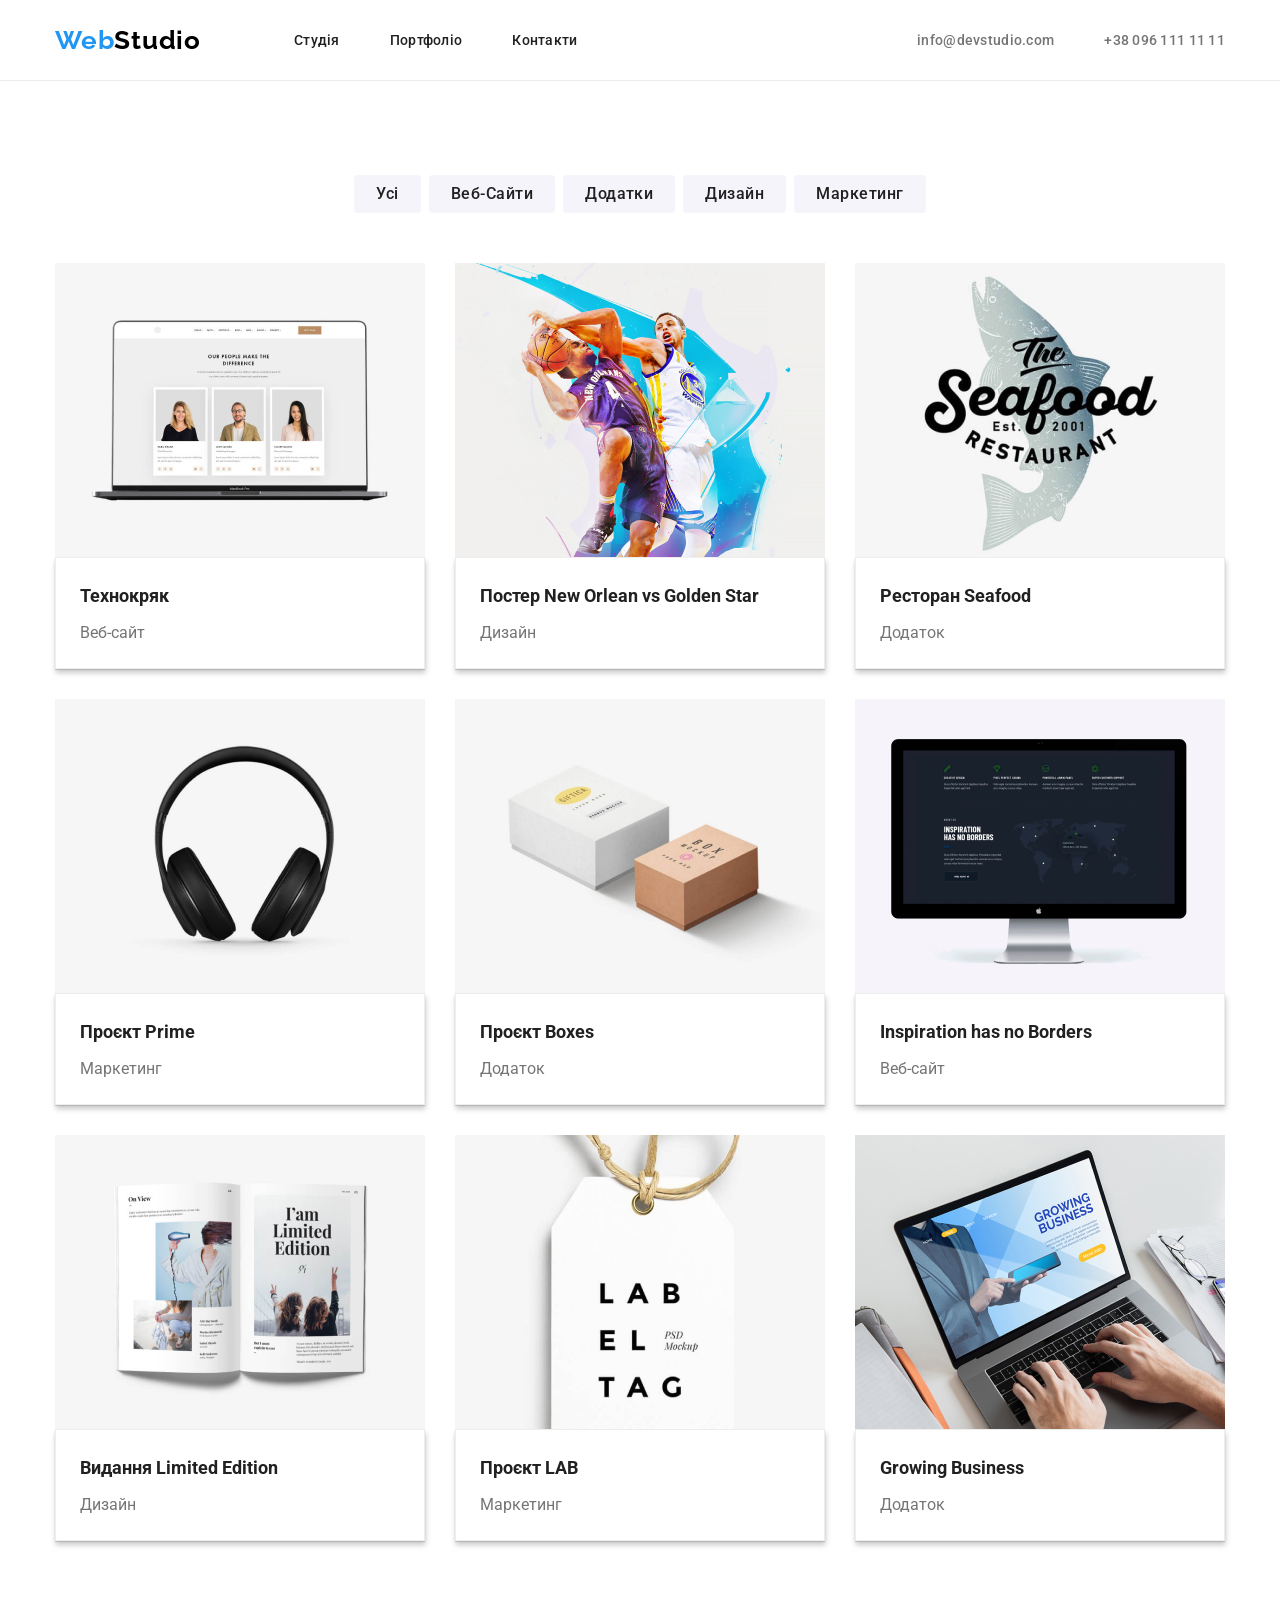
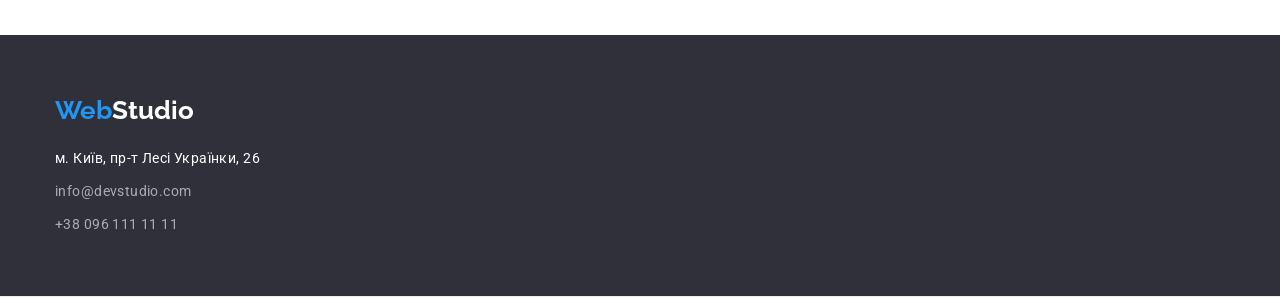
==== portfolio.html @ 95b0b324 "goit-markup-hw-04" ====
<!DOCTYPE html>
<html lang="uk">
  <head>
    <meta charset="UTF-8" />
    <meta http-equiv="X-UA-Compatible" content="IE=edge" />
    <meta name="viewport" content="width=device-width, initial-scale=1.0" />
    <title>WebStudio</title>
    <link
      rel="stylesheet"
      href="https://cdnjs.cloudflare.com/ajax/libs/modern-normalize/1.1.0/modern-normalize.min.css"
    />
    <link rel="stylesheet" href="./css/styles.css" />
    <link rel="preconnect" href="https://fonts.googleapis.com" />
    <link rel="preconnect" href="https://fonts.gstatic.com" crossorigin />
    <link rel="preconnect" href="https://fonts.googleapis.com" />
    <link rel="preconnect" href="https://fonts.gstatic.com" crossorigin />
    <link
      href="https://fonts.googleapis.com/css2?family=Raleway:wght@700&display=swap"
      rel="stylesheet"
    />
    <link
      href="https://fonts.googleapis.com/css2?family=Roboto:wght@400;500;700;900&display=swap"
      rel="stylesheet"
    />
  </head>
  <body class="hero-portfolio">
    <header class="header">
      <header class="header">
        <div class="container header-container">
          <nav class="flex-content">
            <!--Header-->
            <a href="./index.html" lang="en" class="webstudio">
              <span style="color: #2196f3">Web</span
              ><span style="color: black">Studio</span>
            </a>
            <ul class="header-menu">
              <li>
                <a href="./index.html" class="navigation"> Студія </a>
              </li>
              <li>
                <a href="./portfolio.html" class="navigation"> Портфоліо </a>
              </li>
  
              <li>
                <a href="#" class="navigation"> Контакти </a>
              </li>
            </ul>
          </nav>
          <ul class="header-address">
            <li>
              <a href="meilto:info@devstudio.com" class="navigation-address"
                >info@devstudio.com</a
              >
            </li>
  
            <li>
              <a href="tel:+380961111111" class="navigation-address"
                >+38 096 111 11 11</a
              >
            </li>
          </ul>
  
        </div>
      </header>
    <main class="main-portfolio">
      <section class="section-portfolio">
        <div class="container">
        <h1 style="display: none">Портфоліо</h1>
        <!--NaviGation-->
      <ul class="flex-nav-menu">
            <li>
              <button type="button" class="button-portfolio">Усі</button>
            </li>
            <li>
              <button type="button" class="button-portfolio">Веб-Сайти</button>
            </li>
            <li>
              <button type="button" class="button-portfolio">Додатки</button>
            </li>
            <li>
              <button type="button" class="button-portfolio">Дизайн</button>
            </li>
            <li>
              <button type="button" class="button-portfolio">Маркетинг</button>
            </li>
          </ul>
      
        <!--mainConten-->
        <ul class="element-menu">
          <li>
            <img src="./images/P1.jpg" alt="Notebook"  />
            <div class="div-img">
              <h4 class="main-title-portfolio">Технокряк</h4>
            <p class="main-p-portfolio">Веб-сайт</p>
            </div>
          </li>
          <li>
            <img src="./images/p2.jpg" alt="basketball"  />
            <div class="div-img"><h4 class="main-title-portfolio"> Постер New Orlean vs Golden Star
        </h4> 
            <p class="main-p-portfolio">Дизайн</p>
          </div>   
          </li>
          <li>
            <img src="./images/p3.jpg" alt="Fish"  />
            <div class="div-img">
              <h4 class="main-title-portfolio">Ресторан Seafood</h4>
            <p class="main-p-portfolio">Додаток</p>
            </div>
          </li>
          <li>
            <img src="./images/p4.jpg" alt="headphones"  />
            <div class="div-img">
              <h4 class="main-title-portfolio">Проєкт Prime</h4>
            <p class="main-p-portfolio">Маркетинг</p>
              </div>
          </li>
          <li>
            <img src="./images/p5.jpg" alt="boxes"  />
            <div class="div-img">
              <h4 class="main-title-portfolio">Проєкт Boxes</h4>
            <p class="main-p-portfolio">Додаток</p>
            </div>
          </li>
          <li>
            <img src="./images/p6.jpg" alt="monitor"  />
            <div class="div-img">
              <h4 class="main-title-portfolio">Inspiration has no Borders</h4>
            <p class="main-p-portfolio">Веб-сайт</p>
            </div>
          </li>
          <li>
            <img src="./images/p7.jpg" alt="book"  />
            <div class="div-img">
              <h4 class="main-title-portfolio">Видання Limited Edition</h4>
            <p class="main-p-portfolio">Дизайн</p>
            </div>
          </li>
          <li>
            <img src="./images/p8.jpg" alt="lab" />
            <div class="div-img">
              <h4 class="main-title-portfolio">Проєкт LAB</h4>
            <p class="main-p-portfolio">Маркетинг</p>
              </div>
          </li>
          <li>
            <img src="./images/p9.jpg" alt="Notebook2"  />
            <div class="div-img">
              <h4 class="main-title-portfolio">Growing Business</h4>
            <p class="main-p-portfolio">Додаток</p>
            </div>
          </li>
        </ul>
      </div>
      </section>
    </main>

    <footer class="footer">
      <div class="container">
        <a href="./index.html" lang="en" class="webstudio-footer">
          <span style="color: #2196f3">Web</span
          ><span style="color: #ffffff">Studio</span>
        </a>
        <address>
        <ul class="container-footer-address">
          <li class="footer-li">  
              <a href="м.Київ,пр-тЛесіУкраїнки,26">
                <span class="address-footer">м. Київ, пр-т Лесі Українки, 26</span>
              </a>
            
          </li>
          <li class="footer-li">
            <a href="meilto:info@devstudio.com">
              <span class="footer-address">info@devstudio.com</span>
            </a>
          </li>
          <li class="footer-li">
            <a href="tel:+380961111111">
              <span class="footer-address">+38 096 111 11 11</span>
            </a>
          </li>
        </ul>
      </address>
      </div>
    </footer>
  </body>
</html>
---- css/styles.css ----
* {
  list-style-type: none;
}
* {
  text-decoration: none;
}
* {
  margin: 0;
  padding: 0;
}
h1 {
  margin: 0;
}
h2 {
  margin: 0;
}
h3 {
  margin: 0;
}
h4 {
  margin: 0;
}

ul {
  margin: 0;
}

p {
  margin: 0;
}

.body-idx {
  width: 100%;
  max-width: 1600px;
  background-color: #ffffff;
  font-family: "Roboto";
}

.header {
  border-bottom: 1px solid #ececec;
}

.container{
  width: 100%;
  max-width: 1200px;
  margin: 0 auto;
  padding: 0 15px;
}
.header-container {
  display: flex;
  align-items: center;
}

.flex-content {
  display: flex;
  align-items: center;
  gap: 93px;
}
.webstudio {
  font-family: "Raleway";
  font-style: normal;
  font-weight: 700;
  font-size: 26px;
  line-height: 31px;
  letter-spacing: 0.03em;
}

.header-menu {
  display: flex;
  gap: 50px;
}

.navigation {
  font-family: inherit;
  font-style: normal;
  font-weight: 500;
  font-size: 14px;
  line-height: 16px;
  letter-spacing: 0.02em;
  color: #212121;
  padding: 32px 0;
  display: block;
}

.navigation:hover {
  color: #2196f3;
}

.header-address {
  display: flex;
  gap: 50px;
  margin-left:  auto;
}

.navigation-address {
  font-style: normal;
  font-weight: 500;
  font-size: 14px;
  line-height: 16px;
  letter-spacing: 0.02em;
  color: #757575;
  padding: 32px 0;
}
.navigation-address:hover {
  color: #2196f3;
}

.section-main {
  background-color: #2f303a;
  margin: 0 auto;
  padding: 200px 0;
}

/*.container{
  display: inline-block;
  width: 100%;
  max-width: 1600px;
  height: 600px;
  margin: 0 auto;
  padding: 0 15px;
  background-image: url(/images/fon.jpg);
  background-repeat: no-repeat; 
  background-position: center;
  background-size: cover;
}*/

.section-flex {
  padding-top: 94px ;
  padding-bottom: 0;
  margin-bottom: 0;
  margin: 0 auto;
}

.hero-title {
  width: 696px;
  font-style: normal;
  font-weight: 900;
  font-size: 44px;
  line-height: 60px;
  text-align: center;
  letter-spacing: 0.06em;
  color: #ffffff;
  margin: 0 auto 30px;

}

.button {
  font-weight: 700;
  font-size: 16px;
  line-height: 30px;
  display: block;
  align-items: center;
  text-align: center;
  letter-spacing: 0.06em;
  border-radius: 4px;
  border-color: #2196f3;
  background-color: #2196f3;
  color: #ffffff;
  padding: 10px 32px;
  margin: 0 auto;
}

.button:hover {
 
  cursor: pointer;
  box-shadow: 0px 4px 4px rgba(0, 0, 0, 0.15);
  border-color: #ffffff;
}

/*.container-text {
  width: 100%;
  max-width: 1200px;
  margin: 0 auto;
  padding: 0 15px;
}*/

.main-menu {
  display: flex;
  gap: 30px;
  text-align: start;
  flex-grow: 1;
}

.section-title {
  font-family: "Roboto";
  font-style: normal;
  font-weight: 700;
  font-size: 14px;
  line-height: 16px;
  letter-spacing: 0.03em;
  text-transform: uppercase;
  margin-bottom: 10px;
  color: #212121;
}

.section-text {
  font-weight: 400;
  font-size: 14px;
  line-height: 24px;

  letter-spacing: 0.03em;

  color: #757575;
}

.section-content {

  padding: 94px 0;
  margin: 0 auto;
  text-align: center;
}

/*.container-content {
  width: 100%;
  max-width: 1200px;
  margin: 0 auto;
  padding: 0 15px;
  text-align: center;
  padding: 118px 0 50px 0;
}*/


.section-content-title {
  font-family: "Roboto";
  font-style: normal;
  font-weight: 700;
  font-size: 36px;
  line-height: 42px;
  letter-spacing: 0.03em;
  margin-bottom: 50px;
  color: #212121;
}
.flex-container-content {
  display: flex;
}

img {
  display: block;
  max-width: 100%;
  height: auto;
}
.flex-images {
  display: flex;
  align-items: flex-start;
  gap: 30px;
}

.section {
  width: 100%;
  max-width: 1600px;
  margin: 0 auto;
  background-color: #f5f4fa;
}

/*.container-team {
  width: 100%;
  max-width: 1200px;
  left: 0px;
  top: 1446px;
  margin: 0 auto;
  padding: 0 16px;
}*/



.section-team-title {
  font-weight: 700;
  font-size: 36px;
  line-height: 42px;
  text-align: center;
  letter-spacing: 0.03em;
  margin-bottom: 50px;
  color: #212121;
}

.team-menu {
  display: flex;
  gap: 30px;
  text-align: center;
}
.box-card {
  background: #ffffff;
  box-shadow: 0px 1px 3px rgba(0, 0, 0, 0.12), 0px 1px 1px rgba(0, 0, 0, 0.14),
    0px 2px 1px rgba(0, 0, 0, 0.2);
  border-radius: 0px 0px 4px 4px;
}
.card-name {
  font-weight: 500;
  font-size: 16px;
  line-height: 19px;
  /* identical to box height */
  text-align: center;
  letter-spacing: 0.03em;
  color: #212121;
  padding-top: 30px;
  margin-bottom: 10px;
}
.work-name {
  font-weight: 400;
  font-size: 16px;
  line-height: 19px;
  /* identical to box height */

  text-align: center;
  letter-spacing: 0.03em;

  color: #757575;
  text-decoration: none;
  padding-bottom: 30px;
}
.footer {
  padding: 60px 0;
  background: #2f303a;
}
/*.container-footer {
  width: 100%;
  max-width: 1200px;
  margin: 0 auto;
}*/

.webstudio-footer {
  font-family: "Raleway";
  font-style: normal;
  font-weight: 700;
  font-size: 26px;
  line-height: 31px;
  margin-top: 0;
  margin-bottom: 20px;
  display: inline-block;
}


.footer-li {
  margin-bottom: 9px;
}

.footer-li:last-child{
  margin-bottom: 0;
}


.address-footer {
  font-family: "Roboto";
  font-style: normal;
  font-weight: 400;
  font-size: 14px;
  line-height: 24px;
  /* or 171% */
  letter-spacing: 0.03em;
  color: #ffffff;
}

.address-footer:hover {
  color: #2196f3;
}



.footer-address {
  font-family: "Roboto";
  font-style: normal;
  font-weight: 400;
  font-size: 14px;
  line-height: 24px;
  /* or 171% */

  letter-spacing: 0.03em;

  color: rgba(255, 255, 255, 0.6);
}

.footer-address:hover {
  color: #2196f3;
}

/*PORTFOLIO CSS*/

.section-portfolio {
  padding: 94px 0;
  width: 100%;
  max-width: 1600px;
  margin: 0 auto;
  background: #ffffff;
}

.container-portfolio {
  width: 100%;
  max-width: 1200px;
  margin: 0 auto;
  padding: 0 15px;
}

.hero-portfolio {
  background-color: #ffffff;
  font-family: "Roboto";
  font-style: normal;
}

.container-portfolio {
  background-color: #ffffff;
}

.flex-nav-menu {
  display: flex;
  gap: 8px;
  justify-content: center;
  margin-bottom: 50px;
}

.button-portfolio {
  font-family: Roboto;
  font-size: 16px;
  font-weight: 500;
  line-height: 26px;
  letter-spacing: 0.03em;
  text-align: center;
  color: #212121;
  display: block;
  padding: 6px 22px 6px 22px;
  border-color: #F5F4FA;
  border-radius: 4px;
  background-color: #F5F4FA;
  border: 0;
}

.button-portfolio:hover {
  background-color: #2196f3;
  color: #ffffff;
  cursor: pointer;
  border-color: #2196f3;
  
}

.element-menu {
  display: flex;
  flex-wrap: wrap;
  gap: 30px;
}

.div-img {
  padding: 20px 24px;
  border-bottom: 30px;
  border-right: 30px;
  border-width: 30px;
  box-shadow: 0px 1px 1px rgba(0, 0, 0, 0.12), 0px 4px 4px rgba(0, 0, 0, 0.06), 1px 4px 6px rgba(0, 0, 0, 0.16);
  border: 1px solid #EEEEEE;
}

.main-title-portfolio {
  color: #212121;
  font-weight: 700;
  font-size: 18px;
  line-height: 36px;
  margin-bottom: 4px;
}

.main-p-portfolio {
  font-family: "Roboto";
  font-style: normal;
  font-weight: 400;
  font-size: 16px;
  line-height: 30px;

  color: #757575;
}
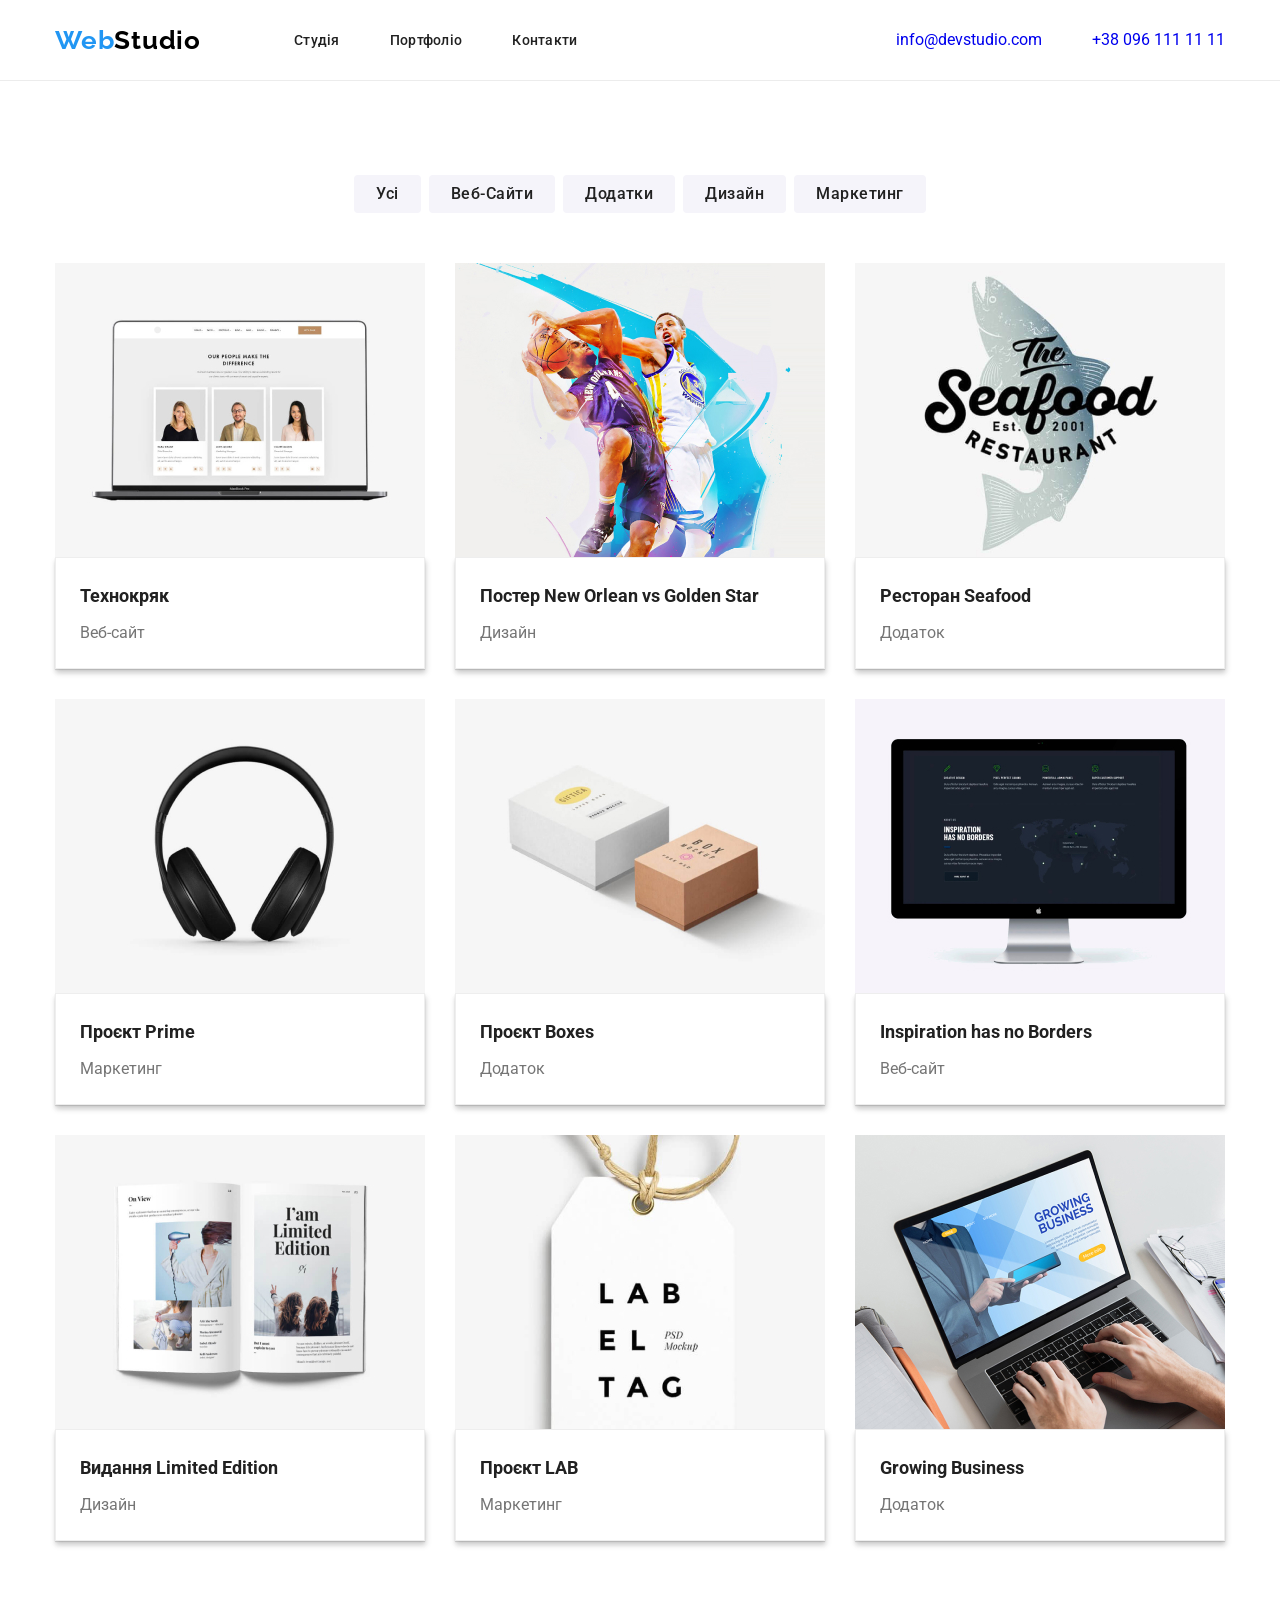
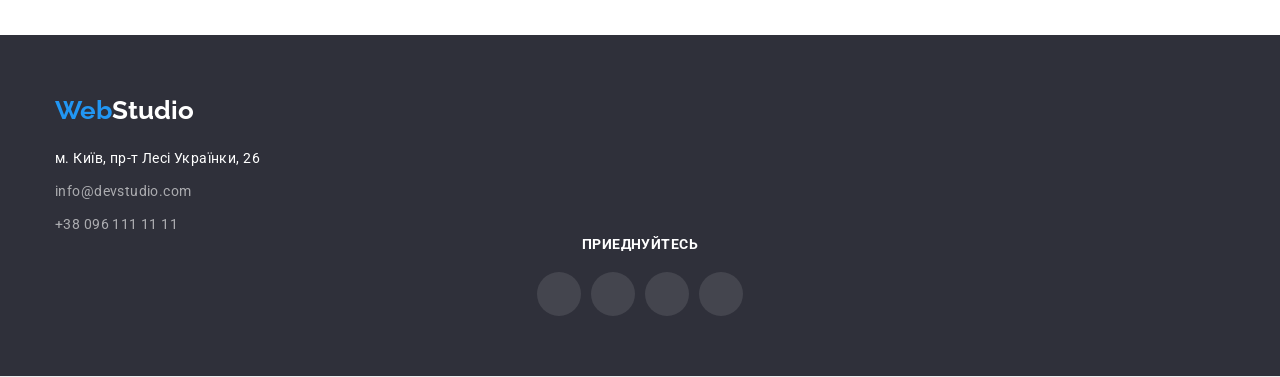
==== commit 4fa803e9: "goit-markup-hw-04" ====
--- a/portfolio.html
+++ b/portfolio.html
@@ -182,6 +182,38 @@
         </ul>
       </address>
       </div>
+      <div class="container">
+        <h3 class="net-title">ПРИЕДНУЙТЕСЬ</h3>
+        <ul class="net-list">
+          <li class="net-item">
+            <a href="" class="net-link">
+              <svg class="net-icon">
+                <use href="./images/icoms.svg#icon-instagram-f"></use>
+              </svg>
+            </a>
+          </li>
+          <li class="net-item">
+            <a href="" class="net-link">
+              <svg class="net-icon">
+                <use href="./images/icoms.svg#icon-twitter-f"></use>
+              </svg>
+            </a>
+          </li>
+          <li class="net-item">
+            <a href="" class="net-link">
+              <svg class="net-icon">
+                <use href="./images/icoms.svg#icon-facebook-f"></use>
+              </svg>
+            </a>
+          </li>
+          <li class="net-item">
+            <a href="" class="net-link">
+              <svg class="net-icon">
+                <use href="./images/icoms.svg#icon-linkedinf"></use></svg>
+              </a>
+          </li>
+        </ul>
+      </div>
     </footer>
   </body>
 </html>
--- a/css/styles.css
+++ b/css/styles.css
@@ -40,7 +40,7 @@
   border-bottom: 1px solid #ececec;
 }
 
-.container{
+.container {
   width: 100%;
   max-width: 1200px;
   margin: 0 auto;
@@ -88,11 +88,41 @@
 
 .header-address {
   display: flex;
+  align-items: center;
+  justify-content: center;
   gap: 50px;
-  margin-left:  auto;
-}
-
-.navigation-address {
+  margin-left: auto;
+}
+
+.header-icon{
+  margin-right: 10px;
+  align-items: center;
+  justify-content: center;
+  fill: #757575;
+}
+
+.header-nav-mail{
+width: 16;
+height: 12px;
+display: flex;
+align-items: center;
+justify-content: center;
+}
+
+.header-nav-phone{
+width: 10;
+height: 16px;
+display: flex;
+align-items: center;
+justify-content: center;
+fill: #757575;
+}
+
+.header-icon:hover{
+  fill: #2196f3;
+}
+
+.navigation-address-phone{
   font-style: normal;
   font-weight: 500;
   font-size: 14px;
@@ -101,31 +131,39 @@
   color: #757575;
   padding: 32px 0;
 }
-.navigation-address:hover {
+.navigation-address-phone:hover {
   color: #2196f3;
-}
+} 
+
+
+.navigation-address-mail{
+  font-style: normal;
+  font-weight: 500;
+  font-size: 14px;
+  line-height: 16px;
+  letter-spacing: 0.02em;
+  color: #757575;
+  padding: 32px 0;
+}
+
+.navigation-address-mail:hover{
+  color: #2196f3;
+}
+
+
 
 .section-main {
   background-color: #2f303a;
   margin: 0 auto;
   padding: 200px 0;
-}
-
-/*.container{
-  display: inline-block;
-  width: 100%;
-  max-width: 1600px;
-  height: 600px;
-  margin: 0 auto;
-  padding: 0 15px;
   background-image: url(/images/fon.jpg);
-  background-repeat: no-repeat; 
+  background-repeat: no-repeat;
   background-position: center;
   background-size: cover;
-}*/
+}
 
 .section-flex {
-  padding-top: 94px ;
+  padding-top: 94px;
   padding-bottom: 0;
   margin-bottom: 0;
   margin: 0 auto;
@@ -141,7 +179,6 @@
   letter-spacing: 0.06em;
   color: #ffffff;
   margin: 0 auto 30px;
-
 }
 
 .button {
@@ -161,18 +198,11 @@
 }
 
 .button:hover {
- 
   cursor: pointer;
   box-shadow: 0px 4px 4px rgba(0, 0, 0, 0.15);
   border-color: #ffffff;
 }
 
-/*.container-text {
-  width: 100%;
-  max-width: 1200px;
-  margin: 0 auto;
-  padding: 0 15px;
-}*/
 
 .main-menu {
   display: flex;
@@ -180,6 +210,21 @@
   text-align: start;
   flex-grow: 1;
 }
+.advances-link{
+  margin-bottom: 30px;
+  width: 100%;
+height: 120px;
+border: 1px solid #F5F4FA;
+border-radius: 4px;
+display: flex;
+align-items: center;
+justify-content: center;
+background-color:#F5F4FA ;
+}
+
+.advances-items{
+
+}
 
 .section-title {
   font-family: "Roboto";
@@ -204,20 +249,10 @@
 }
 
 .section-content {
-
   padding: 94px 0;
   margin: 0 auto;
   text-align: center;
 }
-
-/*.container-content {
-  width: 100%;
-  max-width: 1200px;
-  margin: 0 auto;
-  padding: 0 15px;
-  text-align: center;
-  padding: 118px 0 50px 0;
-}*/
 
 
 .section-content-title {
@@ -250,17 +285,8 @@
   max-width: 1600px;
   margin: 0 auto;
   background-color: #f5f4fa;
-}
-
-/*.container-team {
-  width: 100%;
-  max-width: 1200px;
-  left: 0px;
-  top: 1446px;
-  margin: 0 auto;
-  padding: 0 16px;
-}*/
-
+  padding: 94px;
+}
 
 
 .section-team-title {
@@ -288,7 +314,6 @@
   font-weight: 500;
   font-size: 16px;
   line-height: 19px;
-  /* identical to box height */
   text-align: center;
   letter-spacing: 0.03em;
   color: #212121;
@@ -299,24 +324,112 @@
   font-weight: 400;
   font-size: 16px;
   line-height: 19px;
-  /* identical to box height */
-
-  text-align: center;
-  letter-spacing: 0.03em;
-
+  text-align: center;
+  letter-spacing: 0.03em;
   color: #757575;
   text-decoration: none;
-  padding-bottom: 30px;
-}
+  padding-bottom: 16px;
+}
+.boxcard-icon-team {
+  gap: 10px;
+  margin-bottom: 30px;
+  width: 44px;
+  height: 44px;
+  display: inline-flex ;
+  justify-content: center;
+  align-items: center;
+  border-radius: 50%;
+}
+
+.boxcard-link {
+  width: 20px;
+  height: 20px;
+  fill: #afb1b8;
+  justify-content: center;
+  align-items: center;
+}
+
+.boxcard-link:hover{
+  fill: #ffffff;
+}
+
+
+.boxcard-icon-team:hover  {
+  background-color: #2196f3;
+  cursor: pointer;
+}
+
+.boxcard-icon-team:hover .boxcard-link{
+  fill: #ffffff;
+}
+
+
+.section-logo{
+  width: 100%;
+  max-width: 1600px;
+  margin: 0 auto;
+  padding: 94px;
+  background-color: #ffffff;
+}
+
+.clients-title{
+margin-bottom: 50px;
+justify-content: center;
+align-items: center;
+display: flex;
+font-weight: 700;
+font-size: 36px;
+line-height: 42px;
+text-align: center;
+letter-spacing: 0.03em;
+color: #212121;
+}
+
+.clients-list{
+  display: flex;
+  gap: 30px;
+}
+
+.clients-item{
+width: 170px;
+height: 92px;
+}
+
+.clients-link{
+width: 100%;
+height: 92px;
+border: 1px solid #AFB1B8;
+border-radius: 5px;
+display: flex;
+align-items: center;
+justify-content: center;
+}
+
+.clients-link:hover{
+  border-color: #2196f3;
+  cursor: pointer;
+}
+
+.clients-logo{
+  align-items: center;
+  justify-content: center;
+  display: flex;
+  fill: #AFB1B8;
+}
+.clients-logo:hover{
+  fill: #2196f3;
+}
+
+.clients-link:hover .clients-logo{
+  color: #2196f3;
+  fill: #2196f3;
+  
+}
+
 .footer {
   padding: 60px 0;
   background: #2f303a;
 }
-/*.container-footer {
-  width: 100%;
-  max-width: 1200px;
-  margin: 0 auto;
-}*/
 
 .webstudio-footer {
   font-family: "Raleway";
@@ -329,23 +442,20 @@
   display: inline-block;
 }
 
-
 .footer-li {
   margin-bottom: 9px;
 }
 
-.footer-li:last-child{
+.footer-li:last-child {
   margin-bottom: 0;
 }
 
-
 .address-footer {
   font-family: "Roboto";
   font-style: normal;
   font-weight: 400;
   font-size: 14px;
   line-height: 24px;
-  /* or 171% */
   letter-spacing: 0.03em;
   color: #ffffff;
 }
@@ -354,24 +464,73 @@
   color: #2196f3;
 }
 
-
-
 .footer-address {
   font-family: "Roboto";
   font-style: normal;
   font-weight: 400;
   font-size: 14px;
   line-height: 24px;
-  /* or 171% */
-
-  letter-spacing: 0.03em;
-
+  letter-spacing: 0.03em;
   color: rgba(255, 255, 255, 0.6);
 }
 
 .footer-address:hover {
   color: #2196f3;
 }
+
+
+.container-net{
+  
+
+
+}
+
+
+
+
+.net-title {
+  display: flex;
+  justify-content: center;
+  margin-bottom: 20px;
+  font-weight: 700;
+  font-size: 14px;
+  line-height: 16px;
+  letter-spacing: 0.03em;
+  text-transform: uppercase;
+  font-family: "Roboto";
+  font-style: normal;
+  color: #ffffff;
+  
+}
+
+.net-list {
+  display: flex;
+  justify-content: center; 
+  gap: 10px;
+}
+
+.net-link {
+  width: 44px;
+  height: 44px;
+  display: flex;
+  align-items: center;
+  justify-content: center;
+  background-color: rgba(255, 255, 255, 0.1);
+  border-radius: 50%;
+}
+
+.net-link:hover {
+  cursor: pointer;
+  background-color: #2196f3;
+}
+
+.net-icon {
+  width: 20px;
+  height: 20px;
+  fill: #ffffff;
+}
+
+
 
 /*PORTFOLIO CSS*/
 
@@ -417,9 +576,9 @@
   color: #212121;
   display: block;
   padding: 6px 22px 6px 22px;
-  border-color: #F5F4FA;
+  border-color: #f5f4fa;
   border-radius: 4px;
-  background-color: #F5F4FA;
+  background-color: #f5f4fa;
   border: 0;
 }
 
@@ -428,7 +587,6 @@
   color: #ffffff;
   cursor: pointer;
   border-color: #2196f3;
-  
 }
 
 .element-menu {
@@ -442,8 +600,9 @@
   border-bottom: 30px;
   border-right: 30px;
   border-width: 30px;
-  box-shadow: 0px 1px 1px rgba(0, 0, 0, 0.12), 0px 4px 4px rgba(0, 0, 0, 0.06), 1px 4px 6px rgba(0, 0, 0, 0.16);
-  border: 1px solid #EEEEEE;
+  box-shadow: 0px 1px 1px rgba(0, 0, 0, 0.12), 0px 4px 4px rgba(0, 0, 0, 0.06),
+    1px 4px 6px rgba(0, 0, 0, 0.16);
+  border: 1px solid #eeeeee;
 }
 
 .main-title-portfolio {
@@ -460,6 +619,5 @@
   font-weight: 400;
   font-size: 16px;
   line-height: 30px;
-
   color: #757575;
 }
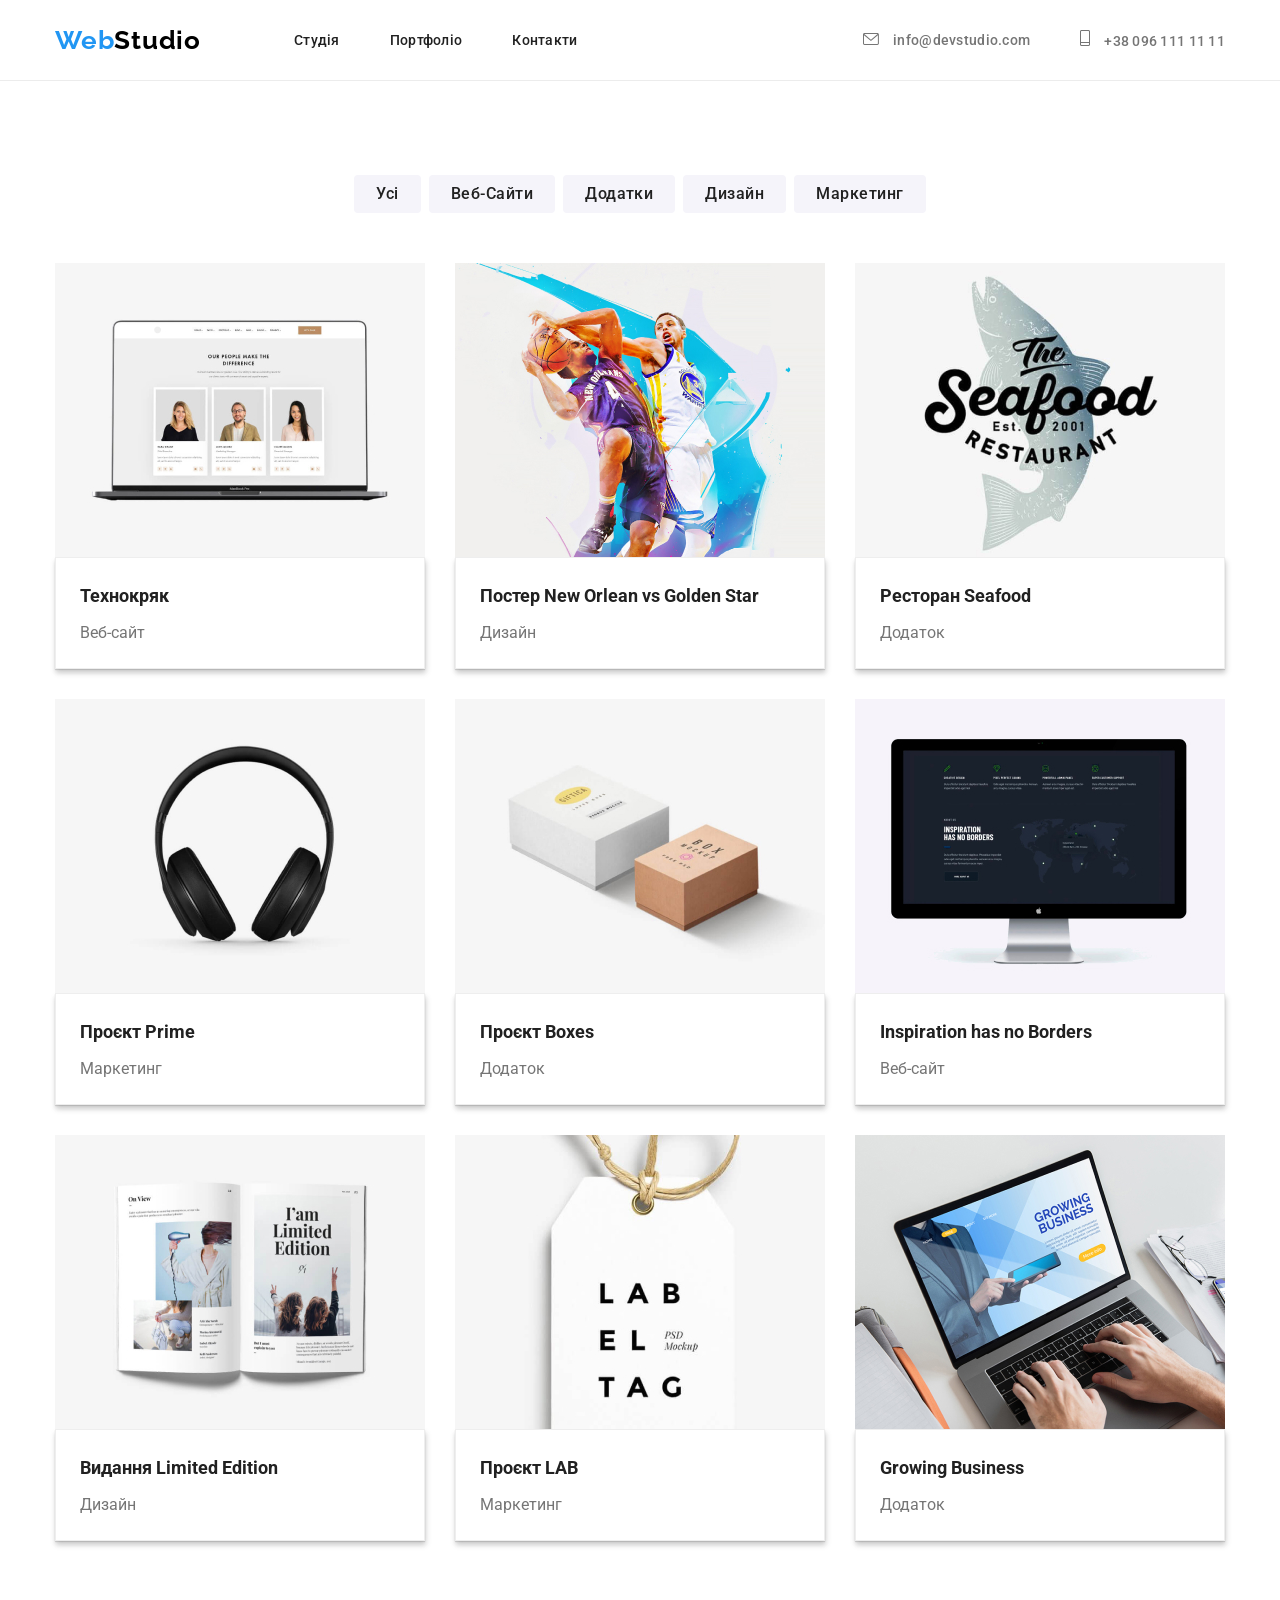
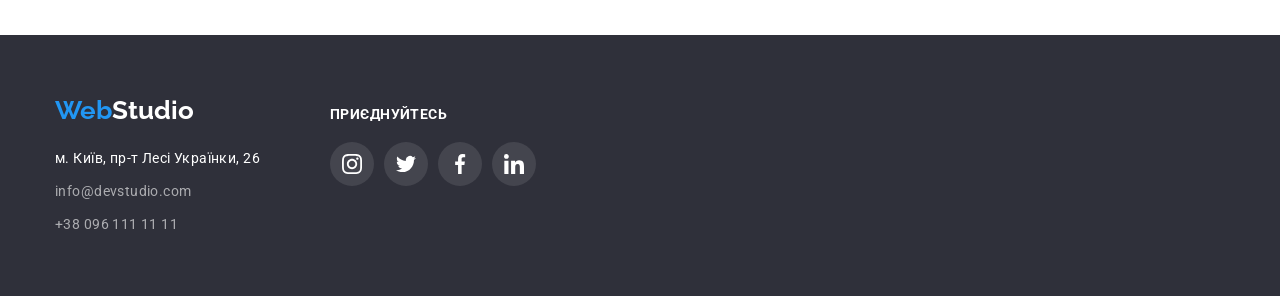
==== commit 069fd786: "update-goit-markup-hw-04" ====
--- a/portfolio.html
+++ b/portfolio.html
@@ -1,219 +1,234 @@
 <!DOCTYPE html>
 <html lang="uk">
-  <head>
-    <meta charset="UTF-8" />
-    <meta http-equiv="X-UA-Compatible" content="IE=edge" />
-    <meta name="viewport" content="width=device-width, initial-scale=1.0" />
-    <title>WebStudio</title>
-    <link
-      rel="stylesheet"
-      href="https://cdnjs.cloudflare.com/ajax/libs/modern-normalize/1.1.0/modern-normalize.min.css"
-    />
-    <link rel="stylesheet" href="./css/styles.css" />
-    <link rel="preconnect" href="https://fonts.googleapis.com" />
-    <link rel="preconnect" href="https://fonts.gstatic.com" crossorigin />
-    <link rel="preconnect" href="https://fonts.googleapis.com" />
-    <link rel="preconnect" href="https://fonts.gstatic.com" crossorigin />
-    <link
-      href="https://fonts.googleapis.com/css2?family=Raleway:wght@700&display=swap"
-      rel="stylesheet"
-    />
-    <link
-      href="https://fonts.googleapis.com/css2?family=Roboto:wght@400;500;700;900&display=swap"
-      rel="stylesheet"
-    />
-  </head>
-  <body class="hero-portfolio">
-    <header class="header">
-      <header class="header">
-        <div class="container header-container">
-          <nav class="flex-content">
-            <!--Header-->
-            <a href="./index.html" lang="en" class="webstudio">
-              <span style="color: #2196f3">Web</span
-              ><span style="color: black">Studio</span>
-            </a>
-            <ul class="header-menu">
-              <li>
-                <a href="./index.html" class="navigation"> Студія </a>
-              </li>
-              <li>
-                <a href="./portfolio.html" class="navigation"> Портфоліо </a>
-              </li>
-  
-              <li>
-                <a href="#" class="navigation"> Контакти </a>
-              </li>
-            </ul>
-          </nav>
-          <ul class="header-address">
-            <li>
-              <a href="meilto:info@devstudio.com" class="navigation-address"
-                >info@devstudio.com</a
-              >
-            </li>
-  
-            <li>
-              <a href="tel:+380961111111" class="navigation-address"
-                >+38 096 111 11 11</a
-              >
-            </li>
-          </ul>
-  
-        </div>
-      </header>
-    <main class="main-portfolio">
-      <section class="section-portfolio">
-        <div class="container">
+
+<head>
+  <meta charset="UTF-8" />
+  <meta http-equiv="X-UA-Compatible" content="IE=edge" />
+  <meta name="viewport" content="width=device-width, initial-scale=1.0" />
+  <title>WebStudio</title>
+  <link rel="stylesheet"
+    href="https://cdnjs.cloudflare.com/ajax/libs/modern-normalize/1.1.0/modern-normalize.min.css" />
+  <link rel="stylesheet" href="./css/styles.css" />
+  <link rel="preconnect" href="https://fonts.googleapis.com" />
+  <link rel="preconnect" href="https://fonts.gstatic.com" crossorigin />
+  <link rel="preconnect" href="https://fonts.googleapis.com" />
+  <link rel="preconnect" href="https://fonts.gstatic.com" crossorigin />
+  <link href="https://fonts.googleapis.com/css2?family=Raleway:wght@700&display=swap" rel="stylesheet" />
+  <link href="https://fonts.googleapis.com/css2?family=Roboto:wght@400;500;700;900&display=swap" rel="stylesheet" />
+</head>
+
+<body class="hero-portfolio">
+  <header class="header">
+    <div class="container header-container">
+      <nav class="flex-content">
+        <!--Header-->
+        <a href="./index.html" lang="en" class="webstudio">
+          <span style="color: #2196f3">Web</span><span style="color: black">Studio</span>
+        </a>
+        <ul class="header-menu">
+          <li>
+            <a href="./index.html" class="navigation"> Студія </a>
+          </li>
+          <li>
+            <a href="./portfolio.html" class="navigation"> Портфоліо </a>
+          </li>
+
+          <li>
+            <a href="#" class="navigation"> Контакти </a>
+          </li>
+        </ul>
+      </nav>
+      <ul class="header-address">
+        <li class="heder-icon-p">
+          <a href="" class="header-icon">
+            <svg class="icon-nav-mail" width="16" height="12">
+              <use href="./images/icons.svg#icon-envelope">
+              </use>
+            </svg>
+          </a>
+          <a href="meilto:info@devstudio.com" class="navigation-address-mail">info@devstudio.com</a>
+        </li>
+
+        <li class="heder-icon-h">
+          <a href="" class="header-icon">
+            <svg class="icon-nav-phone" width="10" height="16">
+              <use href="./images/icons.svg#icon-Vector">
+              </use>
+            </svg>
+          </a>
+          <a href="tel:+380961111111" class="navigation-address-phone">+38 096 111 11 11</a>
+        </li>
+      </ul>
+    </div>
+  </header>
+  <main class="main-portfolio">
+    <section class="section-portfolio">
+      <div class="container">
         <h1 style="display: none">Портфоліо</h1>
         <!--NaviGation-->
-      <ul class="flex-nav-menu">
-            <li>
-              <button type="button" class="button-portfolio">Усі</button>
-            </li>
-            <li>
-              <button type="button" class="button-portfolio">Веб-Сайти</button>
-            </li>
-            <li>
-              <button type="button" class="button-portfolio">Додатки</button>
-            </li>
-            <li>
-              <button type="button" class="button-portfolio">Дизайн</button>
-            </li>
-            <li>
-              <button type="button" class="button-portfolio">Маркетинг</button>
-            </li>
-          </ul>
-      
+        <ul class="flex-nav-menu">
+          <li>
+            <button type="button" class="button-portfolio">Усі</button>
+          </li>
+          <li>
+            <button type="button" class="button-portfolio">Веб-Сайти</button>
+          </li>
+          <li>
+            <button type="button" class="button-portfolio">Додатки</button>
+          </li>
+          <li>
+            <button type="button" class="button-portfolio">Дизайн</button>
+          </li>
+          <li>
+            <button type="button" class="button-portfolio">Маркетинг</button>
+          </li>
+        </ul>
+
         <!--mainConten-->
         <ul class="element-menu">
           <li>
-            <img src="./images/P1.jpg" alt="Notebook"  />
-            <div class="div-img">
-              <h4 class="main-title-portfolio">Технокряк</h4>
-            <p class="main-p-portfolio">Веб-сайт</p>
-            </div>
-          </li>
-          <li>
-            <img src="./images/p2.jpg" alt="basketball"  />
-            <div class="div-img"><h4 class="main-title-portfolio"> Постер New Orlean vs Golden Star
-        </h4> 
-            <p class="main-p-portfolio">Дизайн</p>
-          </div>   
-          </li>
-          <li>
-            <img src="./images/p3.jpg" alt="Fish"  />
-            <div class="div-img">
-              <h4 class="main-title-portfolio">Ресторан Seafood</h4>
-            <p class="main-p-portfolio">Додаток</p>
-            </div>
-          </li>
-          <li>
-            <img src="./images/p4.jpg" alt="headphones"  />
-            <div class="div-img">
-              <h4 class="main-title-portfolio">Проєкт Prime</h4>
-            <p class="main-p-portfolio">Маркетинг</p>
-              </div>
-          </li>
-          <li>
-            <img src="./images/p5.jpg" alt="boxes"  />
-            <div class="div-img">
-              <h4 class="main-title-portfolio">Проєкт Boxes</h4>
-            <p class="main-p-portfolio">Додаток</p>
-            </div>
-          </li>
-          <li>
-            <img src="./images/p6.jpg" alt="monitor"  />
-            <div class="div-img">
-              <h4 class="main-title-portfolio">Inspiration has no Borders</h4>
-            <p class="main-p-portfolio">Веб-сайт</p>
-            </div>
-          </li>
-          <li>
-            <img src="./images/p7.jpg" alt="book"  />
-            <div class="div-img">
-              <h4 class="main-title-portfolio">Видання Limited Edition</h4>
-            <p class="main-p-portfolio">Дизайн</p>
-            </div>
-          </li>
-          <li>
-            <img src="./images/p8.jpg" alt="lab" />
-            <div class="div-img">
-              <h4 class="main-title-portfolio">Проєкт LAB</h4>
-            <p class="main-p-portfolio">Маркетинг</p>
-              </div>
-          </li>
-          <li>
-            <img src="./images/p9.jpg" alt="Notebook2"  />
-            <div class="div-img">
-              <h4 class="main-title-portfolio">Growing Business</h4>
-            <p class="main-p-portfolio">Додаток</p>
-            </div>
+            <a href="#">
+              <img src="./images/P1.jpg" alt="Notebook" />
+              <div class="div-img">
+                <h4 class="main-title-portfolio">Технокряк</h4>
+                <p class="main-p-portfolio">Веб-сайт</p>
+              </div>
+            </a>
+          </li>
+          <li><a href="#">
+              <img src="./images/p2.jpg" alt="basketball" />
+              <div class="div-img">
+                <h4 class="main-title-portfolio"> Постер New Orlean vs Golden Star
+                </h4>
+                <p class="main-p-portfolio">Дизайн</p>
+              </div>
+            </a>
+          </li>
+          <li><a href="#">
+              <img src="./images/p3.jpg" alt="Fish" />
+              <div class="div-img">
+                <h4 class="main-title-portfolio">Ресторан Seafood</h4>
+                <p class="main-p-portfolio">Додаток</p>
+              </div>
+            </a>
+          </li>
+          <li><a href="#">
+              <img src="./images/p4.jpg" alt="headphones" />
+              <div class="div-img">
+                <h4 class="main-title-portfolio">Проєкт Prime</h4>
+                <p class="main-p-portfolio">Маркетинг</p>
+              </div>
+            </a>
+          </li>
+          <li><a href="#">
+              <img src="./images/p5.jpg" alt="boxes" />
+              <div class="div-img">
+                <h4 class="main-title-portfolio">Проєкт Boxes</h4>
+                <p class="main-p-portfolio">Додаток</p>
+              </div>
+            </a>
+          </li>
+          <li><a href="#">
+              <img src="./images/p6.jpg" alt="monitor" />
+              <div class="div-img">
+                <h4 class="main-title-portfolio">Inspiration has no Borders</h4>
+                <p class="main-p-portfolio">Веб-сайт</p>
+              </div>
+            </a>
+          </li>
+          <li><a href="#">
+              <img src="./images/p7.jpg" alt="book" />
+              <div class="div-img">
+                <h4 class="main-title-portfolio">Видання Limited Edition</h4>
+                <p class="main-p-portfolio">Дизайн</p>
+              </div>
+            </a>
+          </li>
+          <li><a href="#">
+              <img src="./images/p8.jpg" alt="lab" />
+              <div class="div-img">
+                <h4 class="main-title-portfolio">Проєкт LAB</h4>
+                <p class="main-p-portfolio">Маркетинг</p>
+              </div>
+            </a>
+          </li>
+          <li><a href="#">
+              <img src="./images/p9.jpg" alt="Notebook2" />
+              <div class="div-img">
+                <h4 class="main-title-portfolio">Growing Business</h4>
+                <p class="main-p-portfolio">Додаток</p>
+              </div>
+            </a>
           </li>
         </ul>
       </div>
-      </section>
-    </main>
-
-    <footer class="footer">
-      <div class="container">
+    </section>
+  </main>
+
+  <footer class="footer">
+    <div class="container footer-box">
+      <div>
         <a href="./index.html" lang="en" class="webstudio-footer">
-          <span style="color: #2196f3">Web</span
-          ><span style="color: #ffffff">Studio</span>
+          <span style="color: #2196f3">Web</span><span style="color: #ffffff">Studio</span>
         </a>
         <address>
-        <ul class="container-footer-address">
-          <li class="footer-li">  
+          <ul class="container-footer-address">
+            <li class="footer-li">
               <a href="м.Київ,пр-тЛесіУкраїнки,26">
                 <span class="address-footer">м. Київ, пр-т Лесі Українки, 26</span>
               </a>
-            
-          </li>
-          <li class="footer-li">
-            <a href="meilto:info@devstudio.com">
-              <span class="footer-address">info@devstudio.com</span>
-            </a>
-          </li>
-          <li class="footer-li">
-            <a href="tel:+380961111111">
-              <span class="footer-address">+38 096 111 11 11</span>
-            </a>
-          </li>
-        </ul>
-      </address>
+            </li>
+            <li class="footer-li">
+              <a href="meilto:info@devstudio.com">
+                <span class="footer-address">info@devstudio.com</span>
+              </a>
+            </li>
+            <li class="footer-li">
+              <a href="tel:+380961111111">
+                <span class="footer-address">+38 096 111 11 11</span>
+              </a>
+            </li>
+          </ul>
+
       </div>
-      <div class="container">
-        <h3 class="net-title">ПРИЕДНУЙТЕСЬ</h3>
+      <div class="container-net">
+        <p class="net-title">Приєднуйтесь</p>
         <ul class="net-list">
           <li class="net-item">
             <a href="" class="net-link">
-              <svg class="net-icon">
-                <use href="./images/icoms.svg#icon-instagram-f"></use>
-              </svg>
-            </a>
-          </li>
-          <li class="net-item">
-            <a href="" class="net-link">
-              <svg class="net-icon">
-                <use href="./images/icoms.svg#icon-twitter-f"></use>
-              </svg>
-            </a>
-          </li>
-          <li class="net-item">
-            <a href="" class="net-link">
-              <svg class="net-icon">
-                <use href="./images/icoms.svg#icon-facebook-f"></use>
-              </svg>
-            </a>
-          </li>
-          <li class="net-item">
-            <a href="" class="net-link">
-              <svg class="net-icon">
-                <use href="./images/icoms.svg#icon-linkedinf"></use></svg>
-              </a>
+              <svg class="net-icon" width="20" height="20">
+                <use href="./images/icons.svg#icon-instagram-f"></use>
+              </svg>
+            </a>
+          </li>
+          <li class="net-item">
+            <a href="" class="net-link">
+              <svg class="net-icon" width="20" height="20">
+                <use href="./images/icons.svg#icon-twitter"></use>
+              </svg>
+            </a>
+          </li>
+          <li class="net-item">
+            <a href="" class="net-link">
+              <svg class="net-icon" width="20" height="20">
+                <use href="./images/icons.svg#icon-facebook"></use>
+              </svg>
+            </a>
+          </li>
+          <li class="net-item">
+            <a href="" class="net-link">
+              <svg class="net-icon" width="20" height="20">
+                <use href="./images/icons.svg#icon-linkedin"></use>
+              </svg>
+            </a>
           </li>
         </ul>
       </div>
-    </footer>
-  </body>
-</html>
+    </div>
+
+
+    </address>
+  </footer>
+</body>
+
+</html>
--- a/css/styles.css
+++ b/css/styles.css
@@ -94,35 +94,35 @@
   margin-left: auto;
 }
 
-.header-icon{
+.header-icon {
   margin-right: 10px;
   align-items: center;
   justify-content: center;
   fill: #757575;
 }
 
-.header-nav-mail{
-width: 16;
-height: 12px;
-display: flex;
-align-items: center;
-justify-content: center;
-}
-
-.header-nav-phone{
-width: 10;
-height: 16px;
-display: flex;
-align-items: center;
-justify-content: center;
-fill: #757575;
-}
-
-.header-icon:hover{
+.header-nav-mail {
+  width: 16;
+  height: 12px;
+  display: flex;
+  align-items: center;
+  justify-content: center;
+}
+
+.header-nav-phone {
+  width: 10;
+  height: 16px;
+  display: flex;
+  align-items: center;
+  justify-content: center;
+  fill: #757575;
+}
+
+.header-icon:hover {
   fill: #2196f3;
 }
 
-.navigation-address-phone{
+.navigation-address-phone {
   font-style: normal;
   font-weight: 500;
   font-size: 14px;
@@ -133,10 +133,9 @@
 }
 .navigation-address-phone:hover {
   color: #2196f3;
-} 
-
-
-.navigation-address-mail{
+}
+
+.navigation-address-mail {
   font-style: normal;
   font-weight: 500;
   font-size: 14px;
@@ -146,11 +145,9 @@
   padding: 32px 0;
 }
 
-.navigation-address-mail:hover{
+.navigation-address-mail:hover {
   color: #2196f3;
 }
-
-
 
 .section-main {
   background-color: #2f303a;
@@ -203,27 +200,25 @@
   border-color: #ffffff;
 }
 
-
 .main-menu {
   display: flex;
   gap: 30px;
   text-align: start;
   flex-grow: 1;
 }
-.advances-link{
+.advances-link {
   margin-bottom: 30px;
   width: 100%;
-height: 120px;
-border: 1px solid #F5F4FA;
-border-radius: 4px;
-display: flex;
-align-items: center;
-justify-content: center;
-background-color:#F5F4FA ;
-}
-
-.advances-items{
-
+  height: 120px;
+  border: 1px solid #f5f4fa;
+  border-radius: 4px;
+  display: flex;
+  align-items: center;
+  justify-content: center;
+  background-color: #f5f4fa;
+}
+
+.advances-items {
 }
 
 .section-title {
@@ -253,7 +248,6 @@
   margin: 0 auto;
   text-align: center;
 }
-
 
 .section-content-title {
   font-family: "Roboto";
@@ -287,7 +281,6 @@
   background-color: #f5f4fa;
   padding: 94px;
 }
-
 
 .section-team-title {
   font-weight: 700;
@@ -335,7 +328,7 @@
   margin-bottom: 30px;
   width: 44px;
   height: 44px;
-  display: inline-flex ;
+  display: inline-flex;
   justify-content: center;
   align-items: center;
   border-radius: 50%;
@@ -349,22 +342,20 @@
   align-items: center;
 }
 
-.boxcard-link:hover{
+.boxcard-link:hover {
   fill: #ffffff;
 }
 
-
-.boxcard-icon-team:hover  {
+.boxcard-icon-team:hover {
   background-color: #2196f3;
   cursor: pointer;
 }
 
-.boxcard-icon-team:hover .boxcard-link{
+.boxcard-icon-team:hover .boxcard-link {
   fill: #ffffff;
 }
 
-
-.section-logo{
+.section-logo {
   width: 100%;
   max-width: 1600px;
   margin: 0 auto;
@@ -372,58 +363,57 @@
   background-color: #ffffff;
 }
 
-.clients-title{
-margin-bottom: 50px;
-justify-content: center;
-align-items: center;
-display: flex;
-font-weight: 700;
-font-size: 36px;
-line-height: 42px;
-text-align: center;
-letter-spacing: 0.03em;
-color: #212121;
-}
-
-.clients-list{
+.clients-title {
+  margin-bottom: 50px;
+  justify-content: center;
+  align-items: center;
+  display: flex;
+  font-weight: 700;
+  font-size: 36px;
+  line-height: 42px;
+  text-align: center;
+  letter-spacing: 0.03em;
+  color: #212121;
+}
+
+.clients-list {
   display: flex;
   gap: 30px;
 }
 
-.clients-item{
-width: 170px;
-height: 92px;
-}
-
-.clients-link{
-width: 100%;
-height: 92px;
-border: 1px solid #AFB1B8;
-border-radius: 5px;
-display: flex;
-align-items: center;
-justify-content: center;
-}
-
-.clients-link:hover{
+.clients-item {
+  width: 170px;
+  height: 92px;
+}
+
+.clients-link {
+  width: 100%;
+  height: 92px;
+  border: 1px solid #afb1b8;
+  border-radius: 5px;
+  display: flex;
+  align-items: center;
+  justify-content: center;
+}
+
+.clients-link:hover {
   border-color: #2196f3;
   cursor: pointer;
 }
 
-.clients-logo{
-  align-items: center;
-  justify-content: center;
-  display: flex;
-  fill: #AFB1B8;
-}
-.clients-logo:hover{
+.clients-logo {
+  align-items: center;
+  justify-content: center;
+  display: flex;
+  fill: #afb1b8;
+}
+.clients-logo:hover {
   fill: #2196f3;
 }
 
-.clients-link:hover .clients-logo{
+.clients-link:hover .clients-logo {
   color: #2196f3;
   fill: #2196f3;
-  
 }
 
 .footer {
@@ -478,19 +468,14 @@
   color: #2196f3;
 }
 
-
-.container-net{
-  
-
-
-}
-
-
-
+.footer-box {
+  display: flex;
+  gap: 70px;
+  align-items: baseline;
+  text-align: start;
+}
 
 .net-title {
-  display: flex;
-  justify-content: center;
   margin-bottom: 20px;
   font-weight: 700;
   font-size: 14px;
@@ -500,12 +485,12 @@
   font-family: "Roboto";
   font-style: normal;
   color: #ffffff;
-  
+  text-align: left;
 }
 
 .net-list {
   display: flex;
-  justify-content: center; 
+  justify-content: center;
   gap: 10px;
 }
 
@@ -529,8 +514,6 @@
   height: 20px;
   fill: #ffffff;
 }
-
-
 
 /*PORTFOLIO CSS*/
 
@@ -597,6 +580,7 @@
 
 .div-img {
   padding: 20px 24px;
+  border-top: none;
   border-bottom: 30px;
   border-right: 30px;
   border-width: 30px;
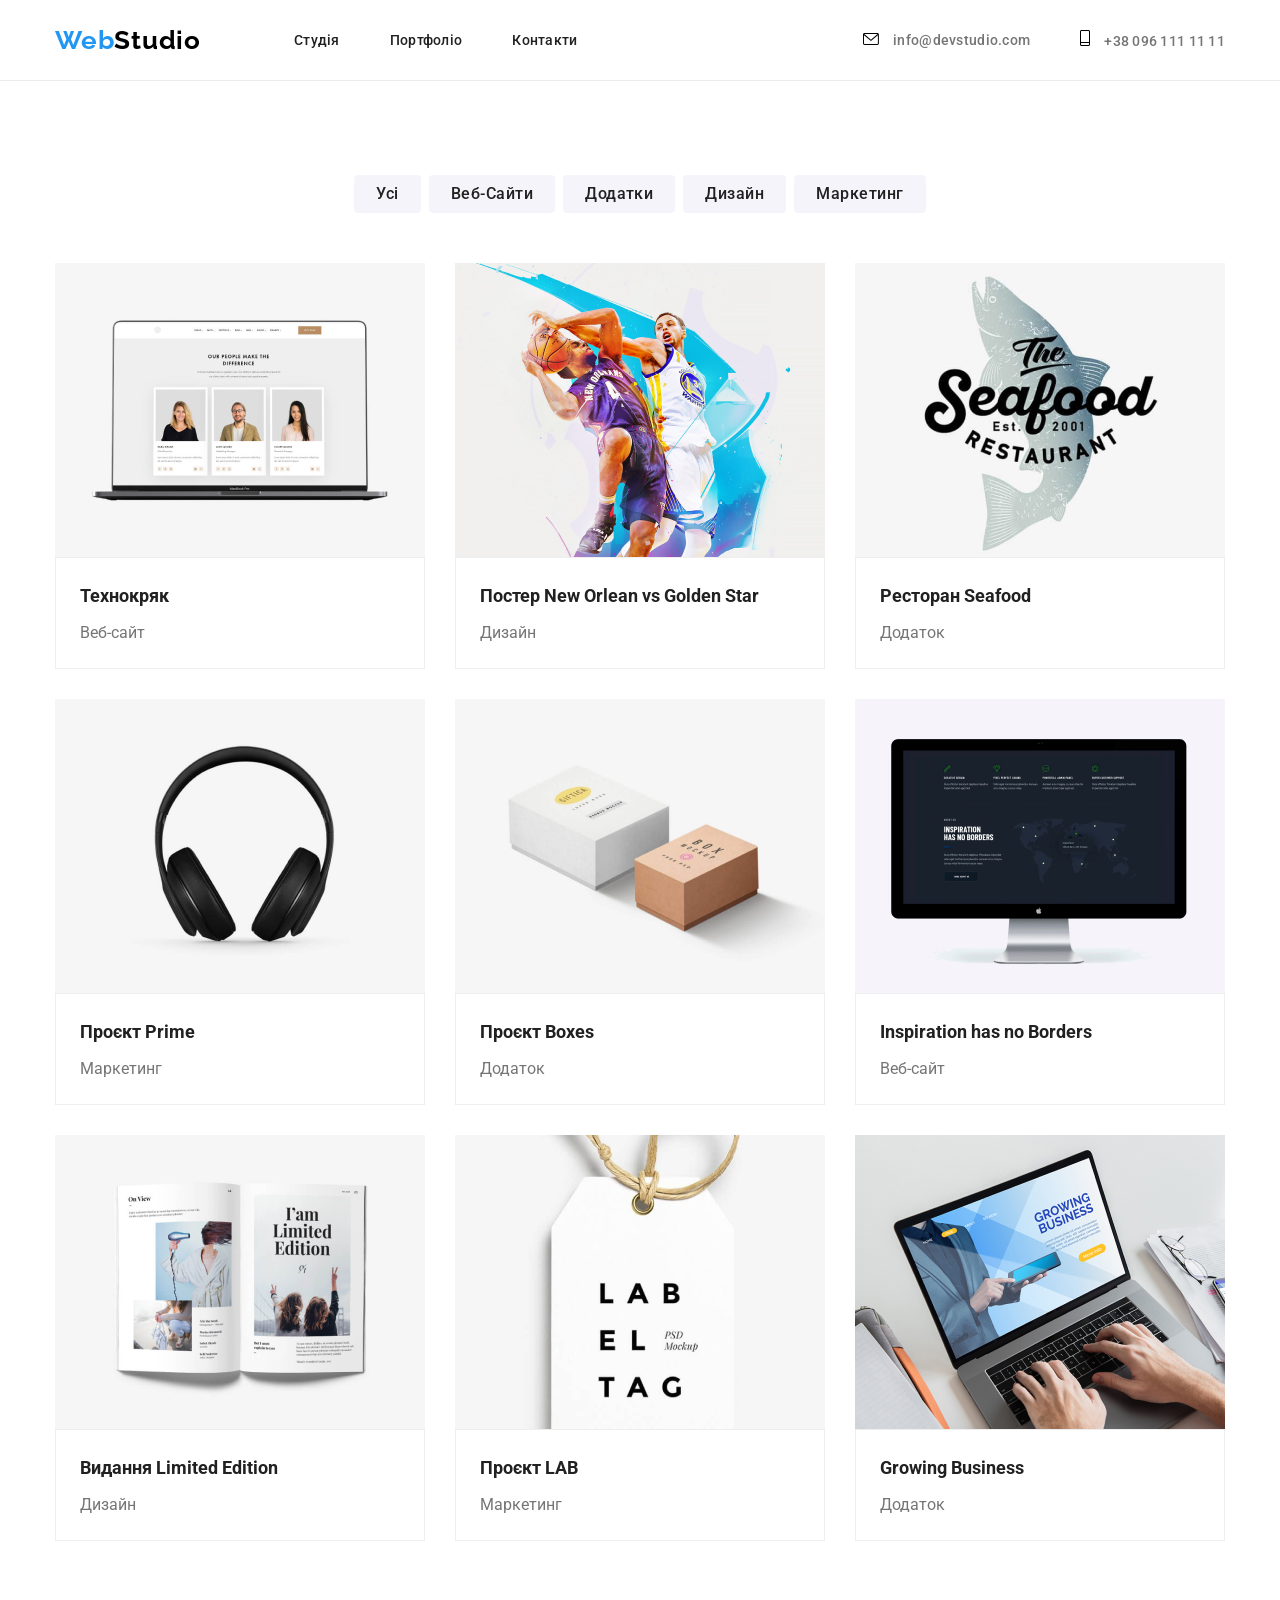
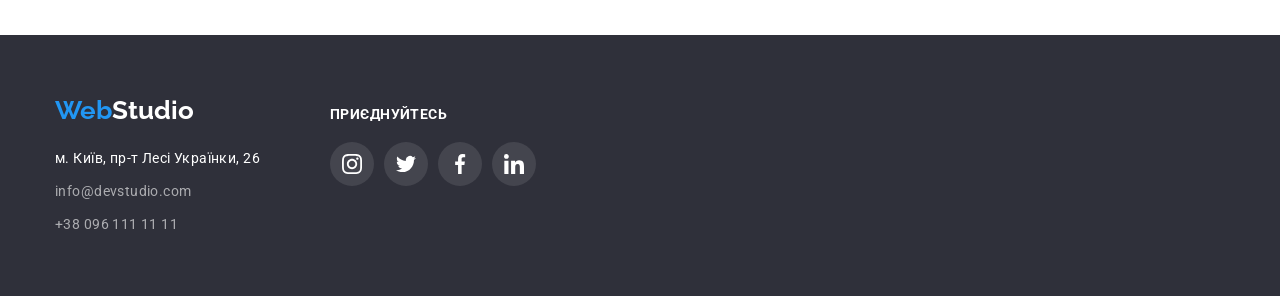
==== commit 6f1a6011: "goit-markup-hw-04" ====
--- a/portfolio.html
+++ b/portfolio.html
@@ -86,8 +86,8 @@
 
         <!--mainConten-->
         <ul class="element-menu">
-          <li>
-            <a href="#">
+          <li >
+            <a href="#"  class="element-img">
               <img src="./images/P1.jpg" alt="Notebook" />
               <div class="div-img">
                 <h4 class="main-title-portfolio">Технокряк</h4>
@@ -95,7 +95,7 @@
               </div>
             </a>
           </li>
-          <li><a href="#">
+          <li ><a href="#" class="element-img">
               <img src="./images/p2.jpg" alt="basketball" />
               <div class="div-img">
                 <h4 class="main-title-portfolio"> Постер New Orlean vs Golden Star
@@ -104,7 +104,7 @@
               </div>
             </a>
           </li>
-          <li><a href="#">
+          <li ><a href="#" class="element-img">
               <img src="./images/p3.jpg" alt="Fish" />
               <div class="div-img">
                 <h4 class="main-title-portfolio">Ресторан Seafood</h4>
@@ -112,7 +112,7 @@
               </div>
             </a>
           </li>
-          <li><a href="#">
+          <li ><a href="#" class="element-img">
               <img src="./images/p4.jpg" alt="headphones" />
               <div class="div-img">
                 <h4 class="main-title-portfolio">Проєкт Prime</h4>
@@ -120,7 +120,7 @@
               </div>
             </a>
           </li>
-          <li><a href="#">
+          <li ><a href="#" class="element-img">
               <img src="./images/p5.jpg" alt="boxes" />
               <div class="div-img">
                 <h4 class="main-title-portfolio">Проєкт Boxes</h4>
@@ -128,7 +128,7 @@
               </div>
             </a>
           </li>
-          <li><a href="#">
+          <li ><a href="#" class="element-img">
               <img src="./images/p6.jpg" alt="monitor" />
               <div class="div-img">
                 <h4 class="main-title-portfolio">Inspiration has no Borders</h4>
@@ -136,7 +136,7 @@
               </div>
             </a>
           </li>
-          <li><a href="#">
+          <li ><a href="#" class="element-img">
               <img src="./images/p7.jpg" alt="book" />
               <div class="div-img">
                 <h4 class="main-title-portfolio">Видання Limited Edition</h4>
@@ -144,7 +144,7 @@
               </div>
             </a>
           </li>
-          <li><a href="#">
+          <li ><a href="#" class="element-img">
               <img src="./images/p8.jpg" alt="lab" />
               <div class="div-img">
                 <h4 class="main-title-portfolio">Проєкт LAB</h4>
@@ -152,7 +152,7 @@
               </div>
             </a>
           </li>
-          <li><a href="#">
+          <li ><a href="#" class="element-img">
               <img src="./images/p9.jpg" alt="Notebook2" />
               <div class="div-img">
                 <h4 class="main-title-portfolio">Growing Business</h4>
--- a/css/styles.css
+++ b/css/styles.css
@@ -82,10 +82,6 @@
   display: block;
 }
 
-.navigation:hover {
-  color: #2196f3;
-}
-
 .header-address {
   display: flex;
   align-items: center;
@@ -93,34 +89,16 @@
   gap: 50px;
   margin-left: auto;
 }
-
-.header-icon {
+.icon-nav-mail{
   margin-right: 10px;
-  align-items: center;
-  justify-content: center;
-  fill: #757575;
-}
-
-.header-nav-mail {
-  width: 16;
-  height: 12px;
-  display: flex;
-  align-items: center;
-  justify-content: center;
-}
-
-.header-nav-phone {
-  width: 10;
-  height: 16px;
-  display: flex;
-  align-items: center;
-  justify-content: center;
-  fill: #757575;
-}
-
-.header-icon:hover {
-  fill: #2196f3;
-}
+}
+
+
+
+.icon-nav-phone{
+  margin-right: 10px;
+}
+
 
 .navigation-address-phone {
   font-style: normal;
@@ -131,9 +109,12 @@
   color: #757575;
   padding: 32px 0;
 }
-.navigation-address-phone:hover {
+
+.navigation-address-phone:hover{
   color: #2196f3;
-}
+  fill: #2196f3;
+}
+
 
 .navigation-address-mail {
   font-style: normal;
@@ -141,19 +122,19 @@
   font-size: 14px;
   line-height: 16px;
   letter-spacing: 0.02em;
-  color: #757575;
+ color: #757575;
   padding: 32px 0;
 }
 
-.navigation-address-mail:hover {
-  color: #2196f3;
+.navigation-address-mail:hover{
+ color: #2196f3;
+ fill: #2196f3;
 }
 
 .section-main {
-  background-color: #2f303a;
   margin: 0 auto;
   padding: 200px 0;
-  background-image: url(/images/fon.jpg);
+  background-image: linear-gradient(#2F303A66,#2F303A66), url(../images/Img.jpg) ;
   background-repeat: no-repeat;
   background-position: center;
   background-size: cover;
@@ -218,8 +199,6 @@
   background-color: #f5f4fa;
 }
 
-.advances-items {
-}
 
 .section-title {
   font-family: "Roboto";
@@ -275,11 +254,9 @@
 }
 
 .section {
-  width: 100%;
-  max-width: 1600px;
   margin: 0 auto;
   background-color: #f5f4fa;
-  padding: 94px;
+  padding: 94px 0;
 }
 
 .section-team-title {
@@ -356,11 +333,7 @@
 }
 
 .section-logo {
-  width: 100%;
-  max-width: 1600px;
-  margin: 0 auto;
-  padding: 94px;
-  background-color: #ffffff;
+  padding: 94px 0;
 }
 
 .clients-title {
@@ -570,22 +543,28 @@
   color: #ffffff;
   cursor: pointer;
   border-color: #2196f3;
-}
+ box-shadow: 0px 3px 1px 0px #0000001A;
+}
+
 
 .element-menu {
   display: flex;
   flex-wrap: wrap;
   gap: 30px;
 }
+
+
+.element-img{
+  display: block;
+}
+.element-img:hover{
+  box-shadow: 1px 4px 6px 0px #00000029;
+}
+
 
 .div-img {
   padding: 20px 24px;
   border-top: none;
-  border-bottom: 30px;
-  border-right: 30px;
-  border-width: 30px;
-  box-shadow: 0px 1px 1px rgba(0, 0, 0, 0.12), 0px 4px 4px rgba(0, 0, 0, 0.06),
-    1px 4px 6px rgba(0, 0, 0, 0.16);
   border: 1px solid #eeeeee;
 }
 
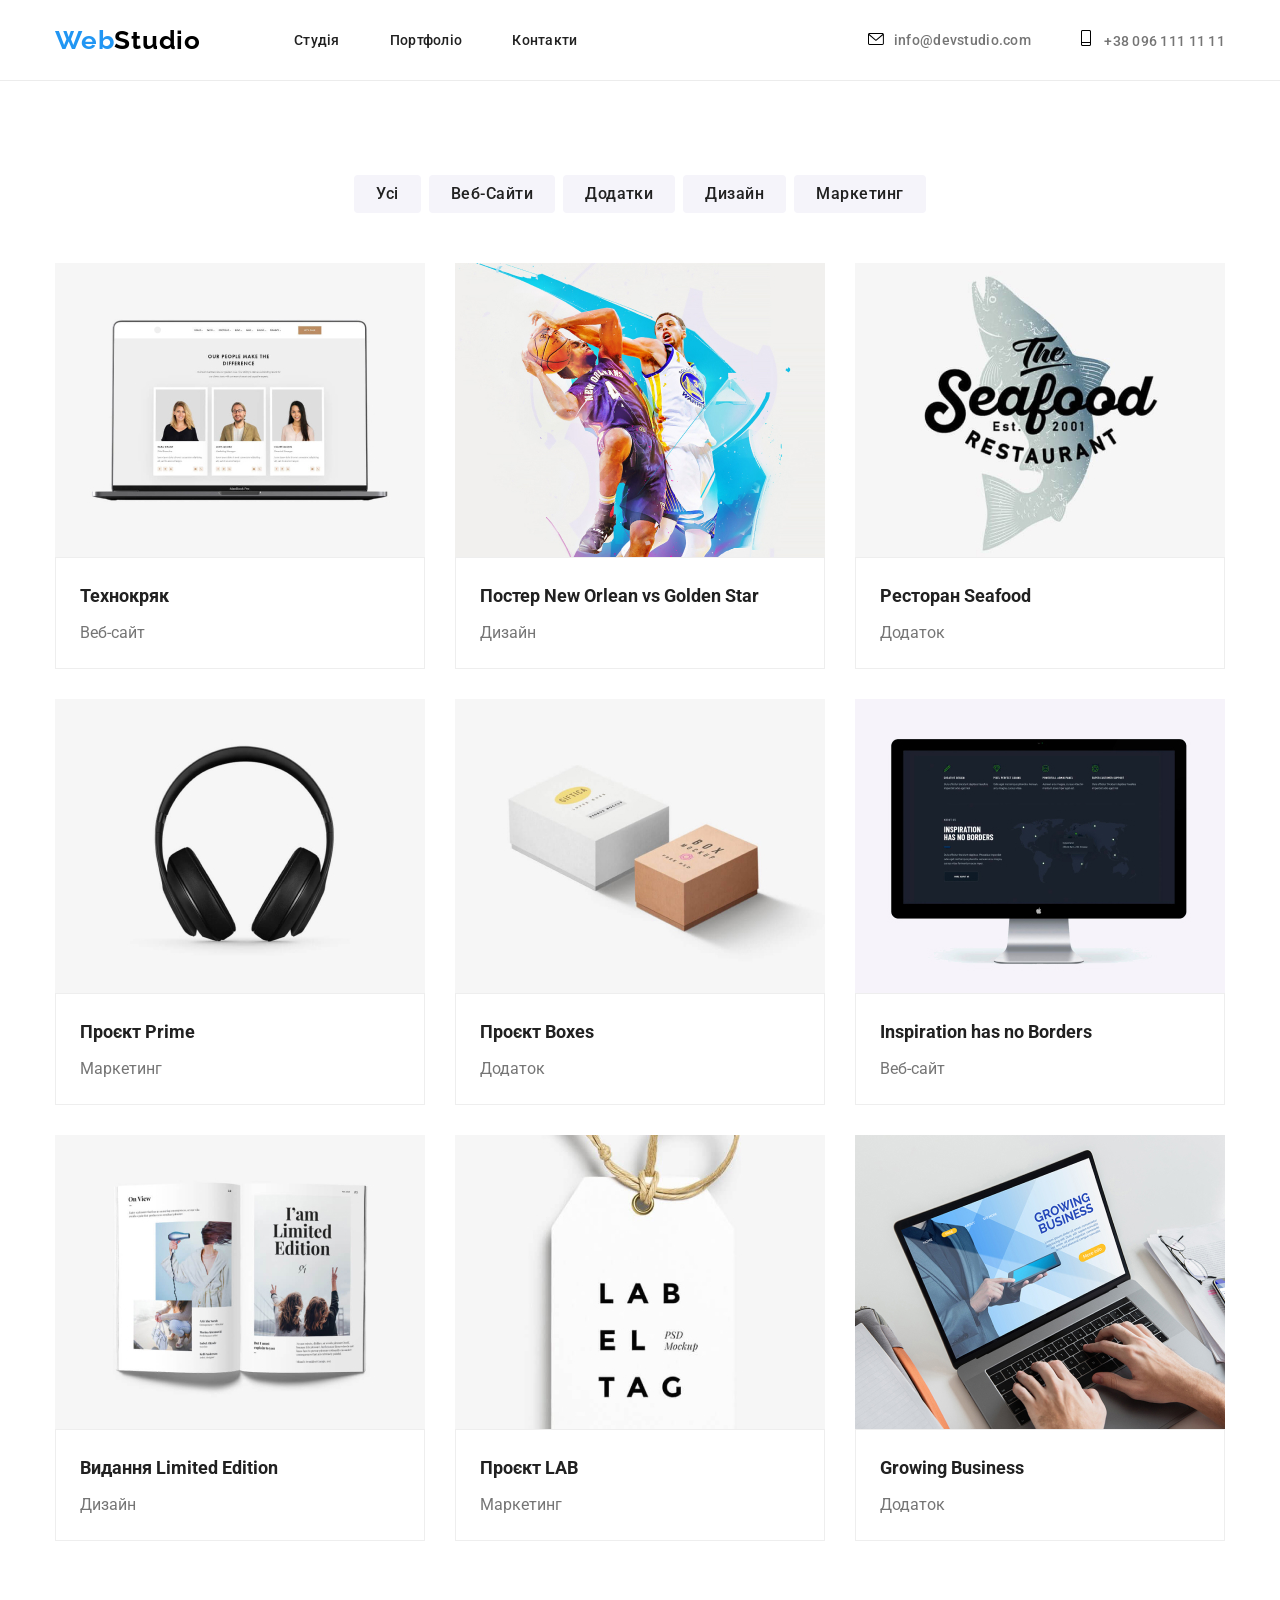
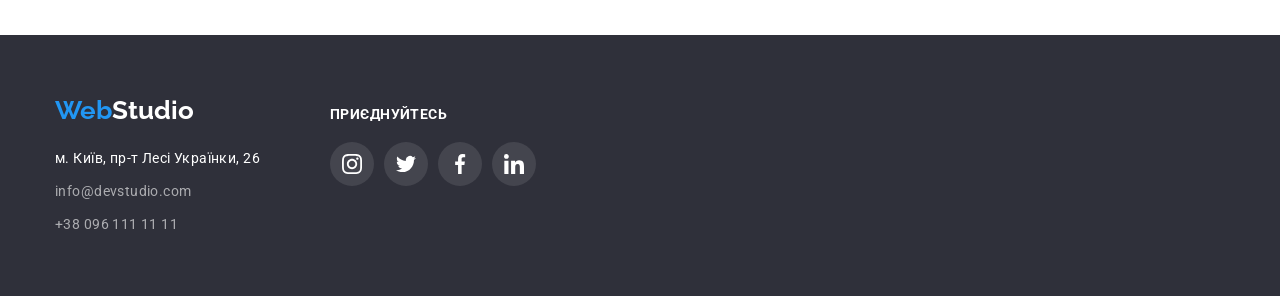
==== commit d5e5661a: "update-goit-markup-hw-04" ====
--- a/portfolio.html
+++ b/portfolio.html
@@ -23,7 +23,8 @@
       <nav class="flex-content">
         <!--Header-->
         <a href="./index.html" lang="en" class="webstudio">
-          <span style="color: #2196f3">Web</span><span style="color: black">Studio</span>
+          <span style="color: #2196f3">Web</span
+          ><span style="color: black">Studio</span>
         </a>
         <ul class="header-menu">
           <li>
@@ -39,28 +40,28 @@
         </ul>
       </nav>
       <ul class="header-address">
-        <li class="heder-icon-p">
-          <a href="" class="header-icon">
+        <li >
+          <a href="meilto:info@devstudio.com" class="navigation-address-mail">               
             <svg class="icon-nav-mail" width="16" height="12">
               <use href="./images/icons.svg#icon-envelope">
               </use>
-            </svg>
-          </a>
-          <a href="meilto:info@devstudio.com" class="navigation-address-mail">info@devstudio.com</a>
+            </svg>info@devstudio.com</a>
         </li>
-
-        <li class="heder-icon-h">
-          <a href="" class="header-icon">
-            <svg class="icon-nav-phone" width="10" height="16">
+        <li >
+          <a href="tel:+380961111111" class="navigation-address-phone"
+            > <svg class="icon-nav-phone" width="10" height="16">
               <use href="./images/icons.svg#icon-Vector">
               </use>
             </svg>
-          </a>
-          <a href="tel:+380961111111" class="navigation-address-phone">+38 096 111 11 11</a>
+            +38 096 111 11 11</a
+          >
         </li>
       </ul>
     </div>
   </header>
+
+
+  
   <main class="main-portfolio">
     <section class="section-portfolio">
       <div class="container">
--- a/css/styles.css
+++ b/css/styles.css
@@ -82,6 +82,10 @@
   display: block;
 }
 
+.navigation:hover{
+  color: #2196f3;
+}
+
 .header-address {
   display: flex;
   align-items: center;
@@ -89,16 +93,14 @@
   gap: 50px;
   margin-left: auto;
 }
-.icon-nav-mail{
+
+.icon-nav-mail {
   margin-right: 10px;
 }
 
-
-
-.icon-nav-phone{
+.icon-nav-phone {
   margin-right: 10px;
 }
-
 
 .navigation-address-phone {
   font-style: normal;
@@ -110,31 +112,31 @@
   padding: 32px 0;
 }
 
-.navigation-address-phone:hover{
+.navigation-address-phone:hover {
   color: #2196f3;
   fill: #2196f3;
 }
 
-
 .navigation-address-mail {
   font-style: normal;
   font-weight: 500;
   font-size: 14px;
   line-height: 16px;
   letter-spacing: 0.02em;
- color: #757575;
+  color: #757575;
   padding: 32px 0;
 }
 
-.navigation-address-mail:hover{
- color: #2196f3;
- fill: #2196f3;
+.navigation-address-mail:hover {
+  color: #2196f3;
+  fill: #2196f3;
 }
 
 .section-main {
   margin: 0 auto;
   padding: 200px 0;
-  background-image: linear-gradient(#2F303A66,#2F303A66), url(../images/Img.jpg) ;
+  background-image: linear-gradient(#2f303a66, #2f303a66),
+    url(../images/Img.jpg);
   background-repeat: no-repeat;
   background-position: center;
   background-size: cover;
@@ -199,7 +201,6 @@
   background-color: #f5f4fa;
 }
 
-
 .section-title {
   font-family: "Roboto";
   font-style: normal;
@@ -543,9 +544,8 @@
   color: #ffffff;
   cursor: pointer;
   border-color: #2196f3;
- box-shadow: 0px 3px 1px 0px #0000001A;
-}
-
+  box-shadow: 0px 3px 1px 0px #0000001a;
+}
 
 .element-menu {
   display: flex;
@@ -553,14 +553,12 @@
   gap: 30px;
 }
 
-
-.element-img{
+.element-img {
   display: block;
 }
-.element-img:hover{
+.element-img:hover {
   box-shadow: 1px 4px 6px 0px #00000029;
 }
-
 
 .div-img {
   padding: 20px 24px;
